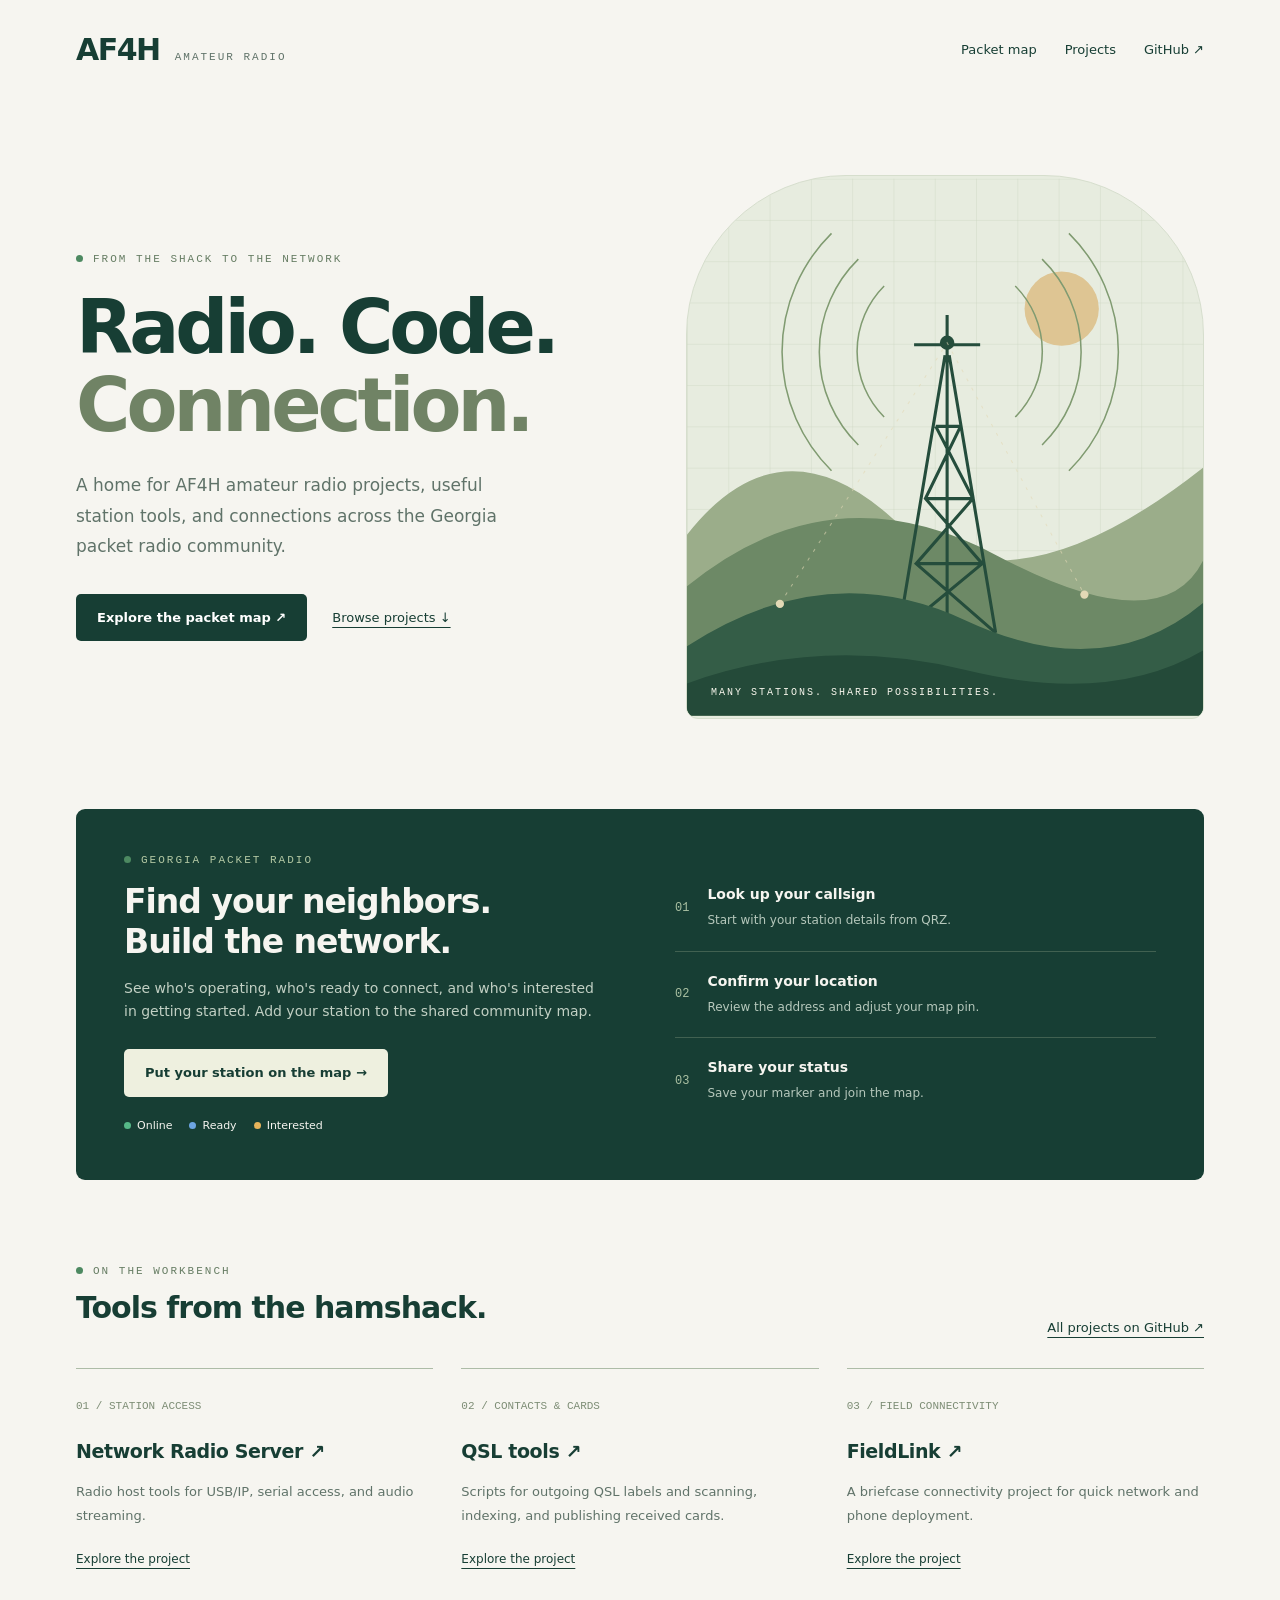
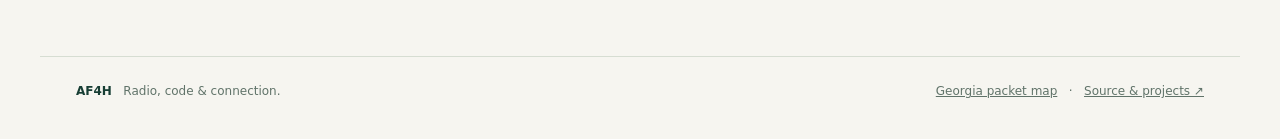
==== af4h.net/index.html @ 072a9c6c "Add af4h.net website source: index.html" ====
<!doctype html>
<html lang="en"><head><meta charset="utf-8"><meta name="viewport" content="width=device-width,initial-scale=1"><meta name="description" content="AF4H amateur radio projects, station tools, and the Georgia packet radio community map."><meta name="theme-color" content="#173e34"><title>AF4H — Radio, code & connection</title><style>
:root{--ink:#173e34;--muted:#607369;--paper:#f6f5f0;--line:#d6ddd2;--gold:#d5aa59}*{box-sizing:border-box}html{scroll-behavior:smooth}body{margin:0;color:var(--ink);background:var(--paper);font:16px/1.65 system-ui,-apple-system,BlinkMacSystemFont,"Segoe UI",sans-serif}a{color:inherit}a:focus-visible{outline:3px solid #c8953b;outline-offset:6px}header,main,footer{max-width:1200px;margin:auto}header{height:100px;display:flex;align-items:center;justify-content:space-between;padding:0 36px}.brand{font-size:30px;letter-spacing:-1.5px;font-weight:800;text-decoration:none}.brand span{font:11px ui-monospace,monospace;letter-spacing:2px;display:inline-block;margin-left:15px;color:var(--muted)}nav{display:flex;gap:28px;font-size:13px}nav a{text-decoration:none}nav a:hover{text-decoration:underline}.hero{display:grid;grid-template-columns:1.1fr 1fr;align-items:center;padding:75px 36px 90px;gap:40px}.eyebrow{font:11px ui-monospace,monospace;letter-spacing:2px;text-transform:uppercase;color:#657c62}.eyebrow::before{content:'';display:inline-block;width:7px;height:7px;border-radius:50%;background:#4d8961;margin-right:10px}h1{font-size:clamp(46px,5.8vw,76px);line-height:1.06;letter-spacing:-4px;font-weight:650;margin:24px 0}h1 em{font-style:normal;color:#708365}.hero p{color:var(--muted);max-width:430px;font-size:17px;line-height:1.8}.actions{display:flex;align-items:center;gap:25px;margin-top:32px}.button{display:inline-block;background:var(--ink);color:white;border-radius:5px;padding:13px 21px;text-decoration:none;font-size:13px;font-weight:600}.textlink{font-size:13px;text-underline-offset:5px}.art{background:#e7ecdf;border:1px solid #d6decd;border-radius:160px 160px 12px 12px;position:relative;overflow:hidden;aspect-ratio:1/1.05}.art svg{display:block;width:100%;height:100%}.art-label{position:absolute;bottom:20px;left:24px;font:10px ui-monospace,monospace;letter-spacing:2px;color:#f7f6ec}.feature{margin:0 36px;background:var(--ink);color:var(--paper);border-radius:9px;padding:45px 48px;display:grid;grid-template-columns:1fr 1fr;gap:70px;align-items:center}.feature .eyebrow{color:#b4c9a4}.feature h2{font-size:33px;line-height:1.2;letter-spacing:-1px;margin:16px 0}.feature p{color:#c2d0c4;font-size:14px}.feature .button{background:#eef0df;color:var(--ink);margin-top:12px}.steps{display:grid;gap:18px}.step{display:flex;gap:18px;align-items:center;border-bottom:1px solid #416151;padding-bottom:18px}.step:last-child{border:0;padding-bottom:0}.step b{font:12px ui-monospace,monospace;color:#abc1a3}.step strong{display:block;font-size:14px}.step small{font-size:12px;color:#b6c8bc}.status{display:flex;gap:17px;font-size:11px;margin-top:20px}.status span::before{content:'';display:inline-block;width:7px;height:7px;border-radius:50%;margin-right:6px;background:#56b988}.status span:nth-child(2)::before{background:#6da5e2}.status span:nth-child(3)::before{background:#e7b45a}.projects{padding:85px 36px}.sectionhead{display:flex;justify-content:space-between;align-items:end;margin-bottom:30px}h2{font-size:30px;letter-spacing:-1px;line-height:1.25;margin:12px 0}.grid{display:grid;grid-template-columns:repeat(3,1fr);gap:28px}.project{border-top:1px solid #adbca7;padding-top:22px;text-decoration:none;display:block}.project .number{font:11px ui-monospace,monospace;color:#7d8d75}.project h3{font-size:19px;letter-spacing:-.4px;margin:18px 0 10px}.project p{font-size:13px;color:var(--muted);line-height:1.8}.project .go{font-size:12px;display:inline-block;margin-top:10px;text-decoration:underline;text-underline-offset:5px}.project:hover h3{color:#71865f}footer{border-top:1px solid var(--line);padding:25px 36px 35px;display:flex;justify-content:space-between;font-size:12px;color:var(--muted)}footer strong{color:var(--ink)}@media(max-width:760px){header{height:80px;padding:0 24px}.brand span{display:none}nav{gap:18px}.hero{grid-template-columns:1fr;padding:35px 24px 45px;gap:35px}h1{letter-spacing:-2px}.art{max-height:320px;aspect-ratio:1.4;border-radius:130px 130px 10px 10px}.feature{margin:0 24px;grid-template-columns:1fr;padding:30px;gap:30px}.projects{padding:55px 24px}.grid{grid-template-columns:1fr;gap:28px}.sectionhead{align-items:start;gap:15px;flex-direction:column}footer{padding:24px;gap:20px;flex-wrap:wrap}.actions{gap:20px}}
</style></head><body><header><a class="brand" href="/">AF4H<span>AMATEUR RADIO</span></a><nav aria-label="Main navigation"><a href="/gapacket/">Packet map</a><a href="#projects">Projects</a><a href="https://github.com/AF4H/AF4H">GitHub ↗</a></nav></header><main><section class="hero"><div><div class="eyebrow">From the shack to the network</div><h1>Radio. Code.<br><em>Connection.</em></h1><p>A home for AF4H amateur radio projects, useful station tools, and connections across the Georgia packet radio community.</p><div class="actions"><a class="button" href="/gapacket/">Explore the packet map ↗</a><a class="textlink" href="#projects">Browse projects ↓</a></div></div><div class="art" role="img" aria-label="Illustration of a radio antenna sending signals over rolling hills"><svg viewBox="0 0 500 520" xmlns="http://www.w3.org/2000/svg"><defs><pattern id="grid" width="40" height="40" patternUnits="userSpaceOnUse"><path d="M40 0H0V40" fill="none" stroke="#c8d3bd" stroke-width=".7"/></pattern></defs><rect width="500" height="520" fill="url(#grid)"/><circle cx="363" cy="126" r="36" fill="#dec593"/><g fill="none" stroke="#809b71" stroke-width="1.5"><path d="M191 104a90 90 0 0 0 0 127M318 104a90 90 0 0 1 0 127"/><path d="M166 78a126 126 0 0 0 0 180M344 78a126 126 0 0 1 0 180"/><path d="M140 53a162 162 0 0 0 0 230M370 53a162 162 0 0 1 0 230"/></g><path d="M0 345Q90 230 200 330T500 280V520H0Z" fill="#9bad8a"/><path d="M0 395Q140 280 300 365T500 370V520H0Z" fill="#6d8966"/><g stroke="#254d3c" fill="none" stroke-width="3"><path d="M252 132V440M250 171L205 440M254 171L299 440M241 240H265M231 310H277M222 373H286M241 240L277 310L222 373L299 440M265 240L231 310L286 373L205 440M220 161H284"/></g><circle cx="252" cy="159" r="7" fill="#254d3c"/><path d="M0 453Q135 365 270 428T500 411V520H0Z" fill="#345d47"/><path d="M0 489Q130 442 270 476T500 457V520H0Z" fill="#244a39"/><g fill="#e3d9b6"><circle cx="90" cy="412" r="4"/><circle cx="385" cy="403" r="4"/></g><path d="M90 412L252 159L385 403" stroke="#e3d9b6" stroke-width="1" stroke-dasharray="3 7" fill="none" opacity=".6"/></svg><div class="art-label">MANY STATIONS. SHARED POSSIBILITIES.</div></div></section><section class="feature" aria-labelledby="packet-title"><div><div class="eyebrow">Georgia packet radio</div><h2 id="packet-title">Find your neighbors.<br>Build the network.</h2><p>See who's operating, who's ready to connect, and who's interested in getting started. Add your station to the shared community map.</p><a class="button" href="/gapacket/">Put your station on the map →</a><div class="status"><span>Online</span><span>Ready</span><span>Interested</span></div></div><div class="steps"><div class="step"><b>01</b><div><strong>Look up your callsign</strong><small>Start with your station details from QRZ.</small></div></div><div class="step"><b>02</b><div><strong>Confirm your location</strong><small>Review the address and adjust your map pin.</small></div></div><div class="step"><b>03</b><div><strong>Share your status</strong><small>Save your marker and join the map.</small></div></div></div></section><section class="projects" id="projects"><div class="sectionhead"><div><div class="eyebrow">On the workbench</div><h2>Tools from the hamshack.</h2></div><a class="textlink" href="https://github.com/AF4H/AF4H">All projects on GitHub ↗</a></div><div class="grid"><a class="project" href="https://github.com/AF4H/AF4H/tree/main/network-radio-server"><span class="number">01 / STATION ACCESS</span><h3>Network Radio Server ↗</h3><p>Radio host tools for USB/IP, serial access, and audio streaming.</p><span class="go">Explore the project</span></a><a class="project" href="https://github.com/AF4H/AF4H/tree/main/QSL"><span class="number">02 / CONTACTS & CARDS</span><h3>QSL tools ↗</h3><p>Scripts for outgoing QSL labels and scanning, indexing, and publishing received cards.</p><span class="go">Explore the project</span></a><a class="project" href="https://github.com/AF4H/AF4H/tree/main/FieldLink"><span class="number">03 / FIELD CONNECTIVITY</span><h3>FieldLink ↗</h3><p>A briefcase connectivity project for quick network and phone deployment.</p><span class="go">Explore the project</span></a></div></section></main><footer><div><strong>AF4H</strong> &nbsp; Radio, code & connection.</div><div><a href="/gapacket/">Georgia packet map</a> &nbsp; · &nbsp; <a href="https://github.com/AF4H/AF4H">Source & projects ↗</a></div></footer></body></html>
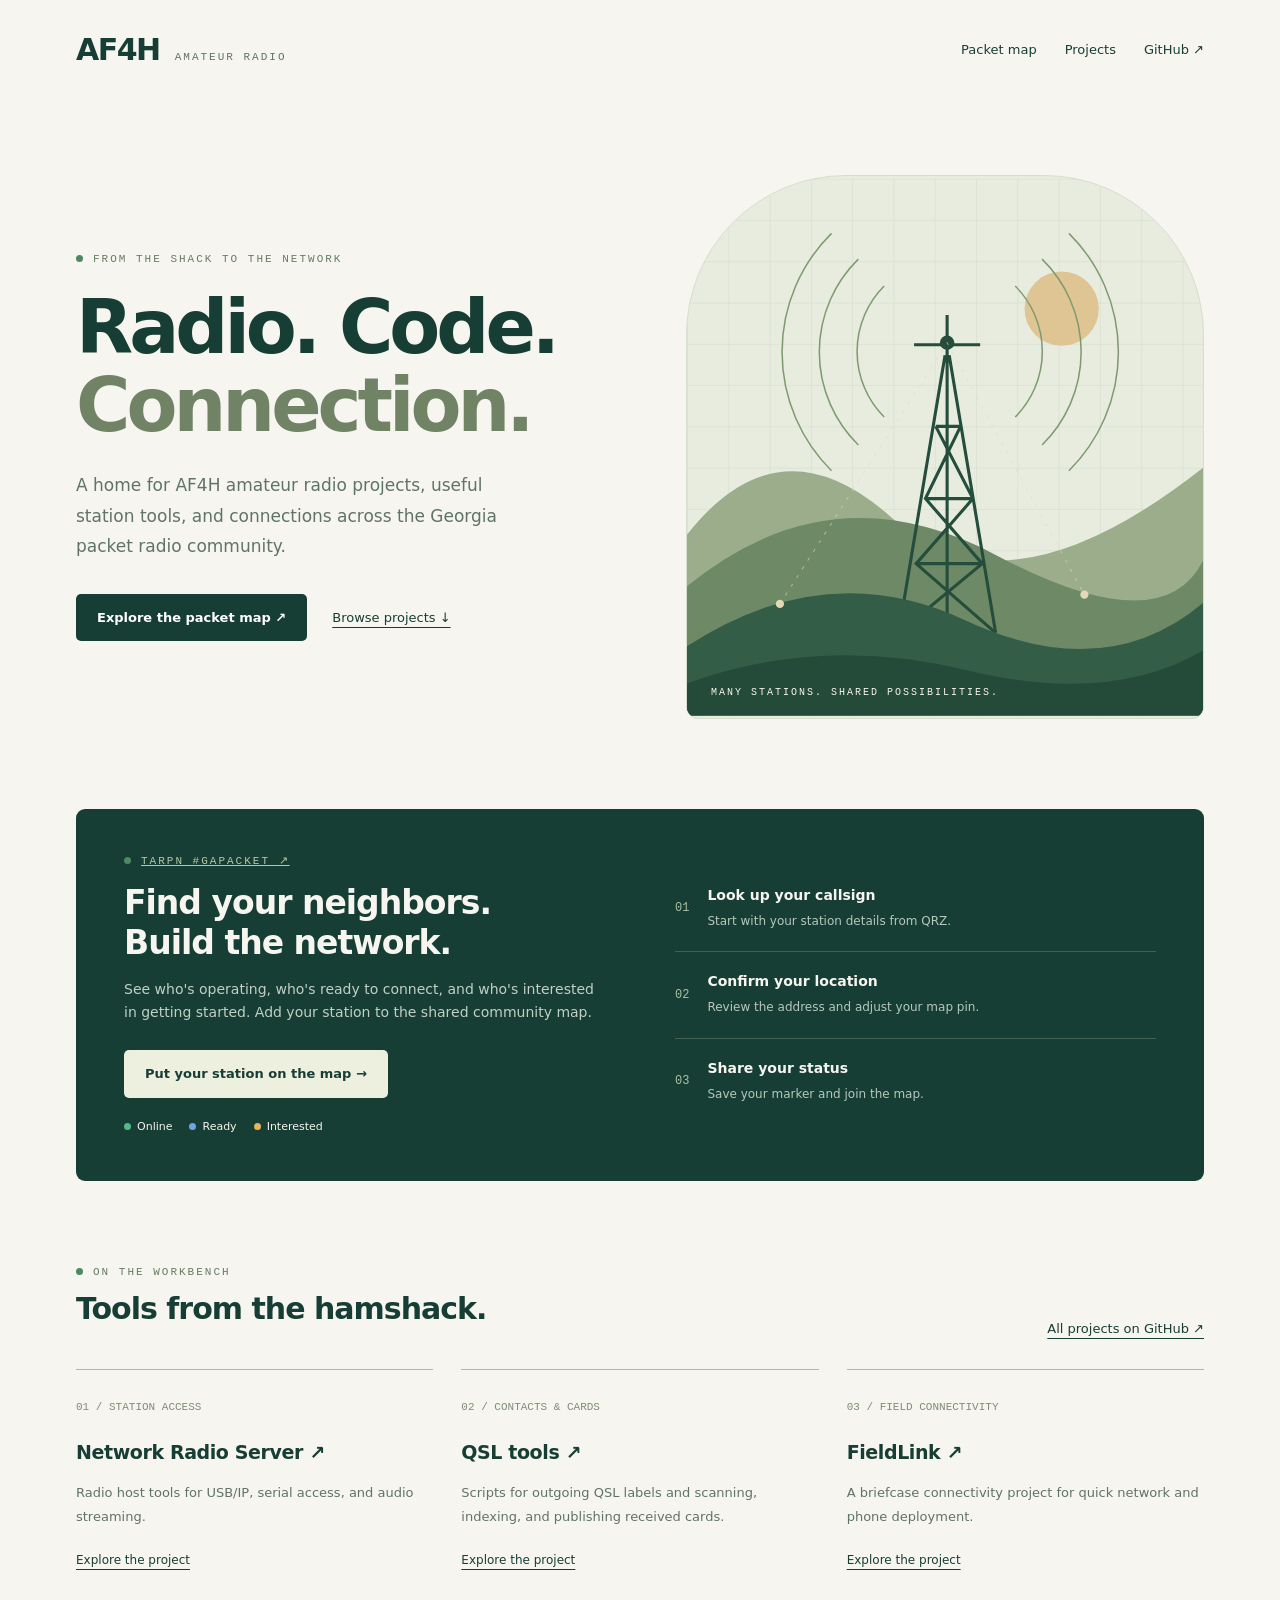
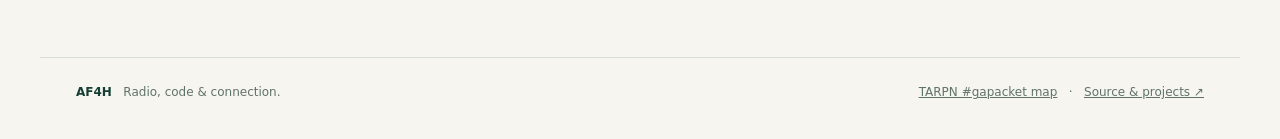
==== commit ee46a33c: "Identify the Georgia network as TARPN #gapacket and link to TARPN" ====
--- a/af4h.net/index.html
+++ b/af4h.net/index.html
@@ -1,4 +1,4 @@
 <!doctype html>
 <html lang="en"><head><meta charset="utf-8"><meta name="viewport" content="width=device-width,initial-scale=1"><meta name="description" content="AF4H amateur radio projects, station tools, and the Georgia packet radio community map."><meta name="theme-color" content="#173e34"><title>AF4H — Radio, code & connection</title><style>
 :root{--ink:#173e34;--muted:#607369;--paper:#f6f5f0;--line:#d6ddd2;--gold:#d5aa59}*{box-sizing:border-box}html{scroll-behavior:smooth}body{margin:0;color:var(--ink);background:var(--paper);font:16px/1.65 system-ui,-apple-system,BlinkMacSystemFont,"Segoe UI",sans-serif}a{color:inherit}a:focus-visible{outline:3px solid #c8953b;outline-offset:6px}header,main,footer{max-width:1200px;margin:auto}header{height:100px;display:flex;align-items:center;justify-content:space-between;padding:0 36px}.brand{font-size:30px;letter-spacing:-1.5px;font-weight:800;text-decoration:none}.brand span{font:11px ui-monospace,monospace;letter-spacing:2px;display:inline-block;margin-left:15px;color:var(--muted)}nav{display:flex;gap:28px;font-size:13px}nav a{text-decoration:none}nav a:hover{text-decoration:underline}.hero{display:grid;grid-template-columns:1.1fr 1fr;align-items:center;padding:75px 36px 90px;gap:40px}.eyebrow{font:11px ui-monospace,monospace;letter-spacing:2px;text-transform:uppercase;color:#657c62}.eyebrow::before{content:'';display:inline-block;width:7px;height:7px;border-radius:50%;background:#4d8961;margin-right:10px}h1{font-size:clamp(46px,5.8vw,76px);line-height:1.06;letter-spacing:-4px;font-weight:650;margin:24px 0}h1 em{font-style:normal;color:#708365}.hero p{color:var(--muted);max-width:430px;font-size:17px;line-height:1.8}.actions{display:flex;align-items:center;gap:25px;margin-top:32px}.button{display:inline-block;background:var(--ink);color:white;border-radius:5px;padding:13px 21px;text-decoration:none;font-size:13px;font-weight:600}.textlink{font-size:13px;text-underline-offset:5px}.art{background:#e7ecdf;border:1px solid #d6decd;border-radius:160px 160px 12px 12px;position:relative;overflow:hidden;aspect-ratio:1/1.05}.art svg{display:block;width:100%;height:100%}.art-label{position:absolute;bottom:20px;left:24px;font:10px ui-monospace,monospace;letter-spacing:2px;color:#f7f6ec}.feature{margin:0 36px;background:var(--ink);color:var(--paper);border-radius:9px;padding:45px 48px;display:grid;grid-template-columns:1fr 1fr;gap:70px;align-items:center}.feature .eyebrow{color:#b4c9a4}.feature h2{font-size:33px;line-height:1.2;letter-spacing:-1px;margin:16px 0}.feature p{color:#c2d0c4;font-size:14px}.feature .button{background:#eef0df;color:var(--ink);margin-top:12px}.steps{display:grid;gap:18px}.step{display:flex;gap:18px;align-items:center;border-bottom:1px solid #416151;padding-bottom:18px}.step:last-child{border:0;padding-bottom:0}.step b{font:12px ui-monospace,monospace;color:#abc1a3}.step strong{display:block;font-size:14px}.step small{font-size:12px;color:#b6c8bc}.status{display:flex;gap:17px;font-size:11px;margin-top:20px}.status span::before{content:'';display:inline-block;width:7px;height:7px;border-radius:50%;margin-right:6px;background:#56b988}.status span:nth-child(2)::before{background:#6da5e2}.status span:nth-child(3)::before{background:#e7b45a}.projects{padding:85px 36px}.sectionhead{display:flex;justify-content:space-between;align-items:end;margin-bottom:30px}h2{font-size:30px;letter-spacing:-1px;line-height:1.25;margin:12px 0}.grid{display:grid;grid-template-columns:repeat(3,1fr);gap:28px}.project{border-top:1px solid #adbca7;padding-top:22px;text-decoration:none;display:block}.project .number{font:11px ui-monospace,monospace;color:#7d8d75}.project h3{font-size:19px;letter-spacing:-.4px;margin:18px 0 10px}.project p{font-size:13px;color:var(--muted);line-height:1.8}.project .go{font-size:12px;display:inline-block;margin-top:10px;text-decoration:underline;text-underline-offset:5px}.project:hover h3{color:#71865f}footer{border-top:1px solid var(--line);padding:25px 36px 35px;display:flex;justify-content:space-between;font-size:12px;color:var(--muted)}footer strong{color:var(--ink)}@media(max-width:760px){header{height:80px;padding:0 24px}.brand span{display:none}nav{gap:18px}.hero{grid-template-columns:1fr;padding:35px 24px 45px;gap:35px}h1{letter-spacing:-2px}.art{max-height:320px;aspect-ratio:1.4;border-radius:130px 130px 10px 10px}.feature{margin:0 24px;grid-template-columns:1fr;padding:30px;gap:30px}.projects{padding:55px 24px}.grid{grid-template-columns:1fr;gap:28px}.sectionhead{align-items:start;gap:15px;flex-direction:column}footer{padding:24px;gap:20px;flex-wrap:wrap}.actions{gap:20px}}
-</style></head><body><header><a class="brand" href="/">AF4H<span>AMATEUR RADIO</span></a><nav aria-label="Main navigation"><a href="/gapacket/">Packet map</a><a href="#projects">Projects</a><a href="https://github.com/AF4H/AF4H">GitHub ↗</a></nav></header><main><section class="hero"><div><div class="eyebrow">From the shack to the network</div><h1>Radio. Code.<br><em>Connection.</em></h1><p>A home for AF4H amateur radio projects, useful station tools, and connections across the Georgia packet radio community.</p><div class="actions"><a class="button" href="/gapacket/">Explore the packet map ↗</a><a class="textlink" href="#projects">Browse projects ↓</a></div></div><div class="art" role="img" aria-label="Illustration of a radio antenna sending signals over rolling hills"><svg viewBox="0 0 500 520" xmlns="http://www.w3.org/2000/svg"><defs><pattern id="grid" width="40" height="40" patternUnits="userSpaceOnUse"><path d="M40 0H0V40" fill="none" stroke="#c8d3bd" stroke-width=".7"/></pattern></defs><rect width="500" height="520" fill="url(#grid)"/><circle cx="363" cy="126" r="36" fill="#dec593"/><g fill="none" stroke="#809b71" stroke-width="1.5"><path d="M191 104a90 90 0 0 0 0 127M318 104a90 90 0 0 1 0 127"/><path d="M166 78a126 126 0 0 0 0 180M344 78a126 126 0 0 1 0 180"/><path d="M140 53a162 162 0 0 0 0 230M370 53a162 162 0 0 1 0 230"/></g><path d="M0 345Q90 230 200 330T500 280V520H0Z" fill="#9bad8a"/><path d="M0 395Q140 280 300 365T500 370V520H0Z" fill="#6d8966"/><g stroke="#254d3c" fill="none" stroke-width="3"><path d="M252 132V440M250 171L205 440M254 171L299 440M241 240H265M231 310H277M222 373H286M241 240L277 310L222 373L299 440M265 240L231 310L286 373L205 440M220 161H284"/></g><circle cx="252" cy="159" r="7" fill="#254d3c"/><path d="M0 453Q135 365 270 428T500 411V520H0Z" fill="#345d47"/><path d="M0 489Q130 442 270 476T500 457V520H0Z" fill="#244a39"/><g fill="#e3d9b6"><circle cx="90" cy="412" r="4"/><circle cx="385" cy="403" r="4"/></g><path d="M90 412L252 159L385 403" stroke="#e3d9b6" stroke-width="1" stroke-dasharray="3 7" fill="none" opacity=".6"/></svg><div class="art-label">MANY STATIONS. SHARED POSSIBILITIES.</div></div></section><section class="feature" aria-labelledby="packet-title"><div><div class="eyebrow">Georgia packet radio</div><h2 id="packet-title">Find your neighbors.<br>Build the network.</h2><p>See who's operating, who's ready to connect, and who's interested in getting started. Add your station to the shared community map.</p><a class="button" href="/gapacket/">Put your station on the map →</a><div class="status"><span>Online</span><span>Ready</span><span>Interested</span></div></div><div class="steps"><div class="step"><b>01</b><div><strong>Look up your callsign</strong><small>Start with your station details from QRZ.</small></div></div><div class="step"><b>02</b><div><strong>Confirm your location</strong><small>Review the address and adjust your map pin.</small></div></div><div class="step"><b>03</b><div><strong>Share your status</strong><small>Save your marker and join the map.</small></div></div></div></section><section class="projects" id="projects"><div class="sectionhead"><div><div class="eyebrow">On the workbench</div><h2>Tools from the hamshack.</h2></div><a class="textlink" href="https://github.com/AF4H/AF4H">All projects on GitHub ↗</a></div><div class="grid"><a class="project" href="https://github.com/AF4H/AF4H/tree/main/network-radio-server"><span class="number">01 / STATION ACCESS</span><h3>Network Radio Server ↗</h3><p>Radio host tools for USB/IP, serial access, and audio streaming.</p><span class="go">Explore the project</span></a><a class="project" href="https://github.com/AF4H/AF4H/tree/main/QSL"><span class="number">02 / CONTACTS & CARDS</span><h3>QSL tools ↗</h3><p>Scripts for outgoing QSL labels and scanning, indexing, and publishing received cards.</p><span class="go">Explore the project</span></a><a class="project" href="https://github.com/AF4H/AF4H/tree/main/FieldLink"><span class="number">03 / FIELD CONNECTIVITY</span><h3>FieldLink ↗</h3><p>A briefcase connectivity project for quick network and phone deployment.</p><span class="go">Explore the project</span></a></div></section></main><footer><div><strong>AF4H</strong> &nbsp; Radio, code & connection.</div><div><a href="/gapacket/">Georgia packet map</a> &nbsp; · &nbsp; <a href="https://github.com/AF4H/AF4H">Source & projects ↗</a></div></footer></body></html>
+</style></head><body><header><a class="brand" href="/">AF4H<span>AMATEUR RADIO</span></a><nav aria-label="Main navigation"><a href="/gapacket/">Packet map</a><a href="#projects">Projects</a><a href="https://github.com/AF4H/AF4H">GitHub ↗</a></nav></header><main><section class="hero"><div><div class="eyebrow">From the shack to the network</div><h1>Radio. Code.<br><em>Connection.</em></h1><p>A home for AF4H amateur radio projects, useful station tools, and connections across the Georgia packet radio community.</p><div class="actions"><a class="button" href="/gapacket/">Explore the packet map ↗</a><a class="textlink" href="#projects">Browse projects ↓</a></div></div><div class="art" role="img" aria-label="Illustration of a radio antenna sending signals over rolling hills"><svg viewBox="0 0 500 520" xmlns="http://www.w3.org/2000/svg"><defs><pattern id="grid" width="40" height="40" patternUnits="userSpaceOnUse"><path d="M40 0H0V40" fill="none" stroke="#c8d3bd" stroke-width=".7"/></pattern></defs><rect width="500" height="520" fill="url(#grid)"/><circle cx="363" cy="126" r="36" fill="#dec593"/><g fill="none" stroke="#809b71" stroke-width="1.5"><path d="M191 104a90 90 0 0 0 0 127M318 104a90 90 0 0 1 0 127"/><path d="M166 78a126 126 0 0 0 0 180M344 78a126 126 0 0 1 0 180"/><path d="M140 53a162 162 0 0 0 0 230M370 53a162 162 0 0 1 0 230"/></g><path d="M0 345Q90 230 200 330T500 280V520H0Z" fill="#9bad8a"/><path d="M0 395Q140 280 300 365T500 370V520H0Z" fill="#6d8966"/><g stroke="#254d3c" fill="none" stroke-width="3"><path d="M252 132V440M250 171L205 440M254 171L299 440M241 240H265M231 310H277M222 373H286M241 240L277 310L222 373L299 440M265 240L231 310L286 373L205 440M220 161H284"/></g><circle cx="252" cy="159" r="7" fill="#254d3c"/><path d="M0 453Q135 365 270 428T500 411V520H0Z" fill="#345d47"/><path d="M0 489Q130 442 270 476T500 457V520H0Z" fill="#244a39"/><g fill="#e3d9b6"><circle cx="90" cy="412" r="4"/><circle cx="385" cy="403" r="4"/></g><path d="M90 412L252 159L385 403" stroke="#e3d9b6" stroke-width="1" stroke-dasharray="3 7" fill="none" opacity=".6"/></svg><div class="art-label">MANY STATIONS. SHARED POSSIBILITIES.</div></div></section><section class="feature" aria-labelledby="packet-title"><div><div class="eyebrow"><a href="https://tarpn.net/gapacket">TARPN #gapacket ↗</a></div><h2 id="packet-title">Find your neighbors.<br>Build the network.</h2><p>See who's operating, who's ready to connect, and who's interested in getting started. Add your station to the shared community map.</p><a class="button" href="/gapacket/">Put your station on the map →</a><div class="status"><span>Online</span><span>Ready</span><span>Interested</span></div></div><div class="steps"><div class="step"><b>01</b><div><strong>Look up your callsign</strong><small>Start with your station details from QRZ.</small></div></div><div class="step"><b>02</b><div><strong>Confirm your location</strong><small>Review the address and adjust your map pin.</small></div></div><div class="step"><b>03</b><div><strong>Share your status</strong><small>Save your marker and join the map.</small></div></div></div></section><section class="projects" id="projects"><div class="sectionhead"><div><div class="eyebrow">On the workbench</div><h2>Tools from the hamshack.</h2></div><a class="textlink" href="https://github.com/AF4H/AF4H">All projects on GitHub ↗</a></div><div class="grid"><a class="project" href="https://github.com/AF4H/AF4H/tree/main/network-radio-server"><span class="number">01 / STATION ACCESS</span><h3>Network Radio Server ↗</h3><p>Radio host tools for USB/IP, serial access, and audio streaming.</p><span class="go">Explore the project</span></a><a class="project" href="https://github.com/AF4H/AF4H/tree/main/QSL"><span class="number">02 / CONTACTS & CARDS</span><h3>QSL tools ↗</h3><p>Scripts for outgoing QSL labels and scanning, indexing, and publishing received cards.</p><span class="go">Explore the project</span></a><a class="project" href="https://github.com/AF4H/AF4H/tree/main/FieldLink"><span class="number">03 / FIELD CONNECTIVITY</span><h3>FieldLink ↗</h3><p>A briefcase connectivity project for quick network and phone deployment.</p><span class="go">Explore the project</span></a></div></section></main><footer><div><strong>AF4H</strong> &nbsp; Radio, code & connection.</div><div><a href="/gapacket/">TARPN #gapacket map</a> &nbsp; · &nbsp; <a href="https://github.com/AF4H/AF4H">Source & projects ↗</a></div></footer></body></html>
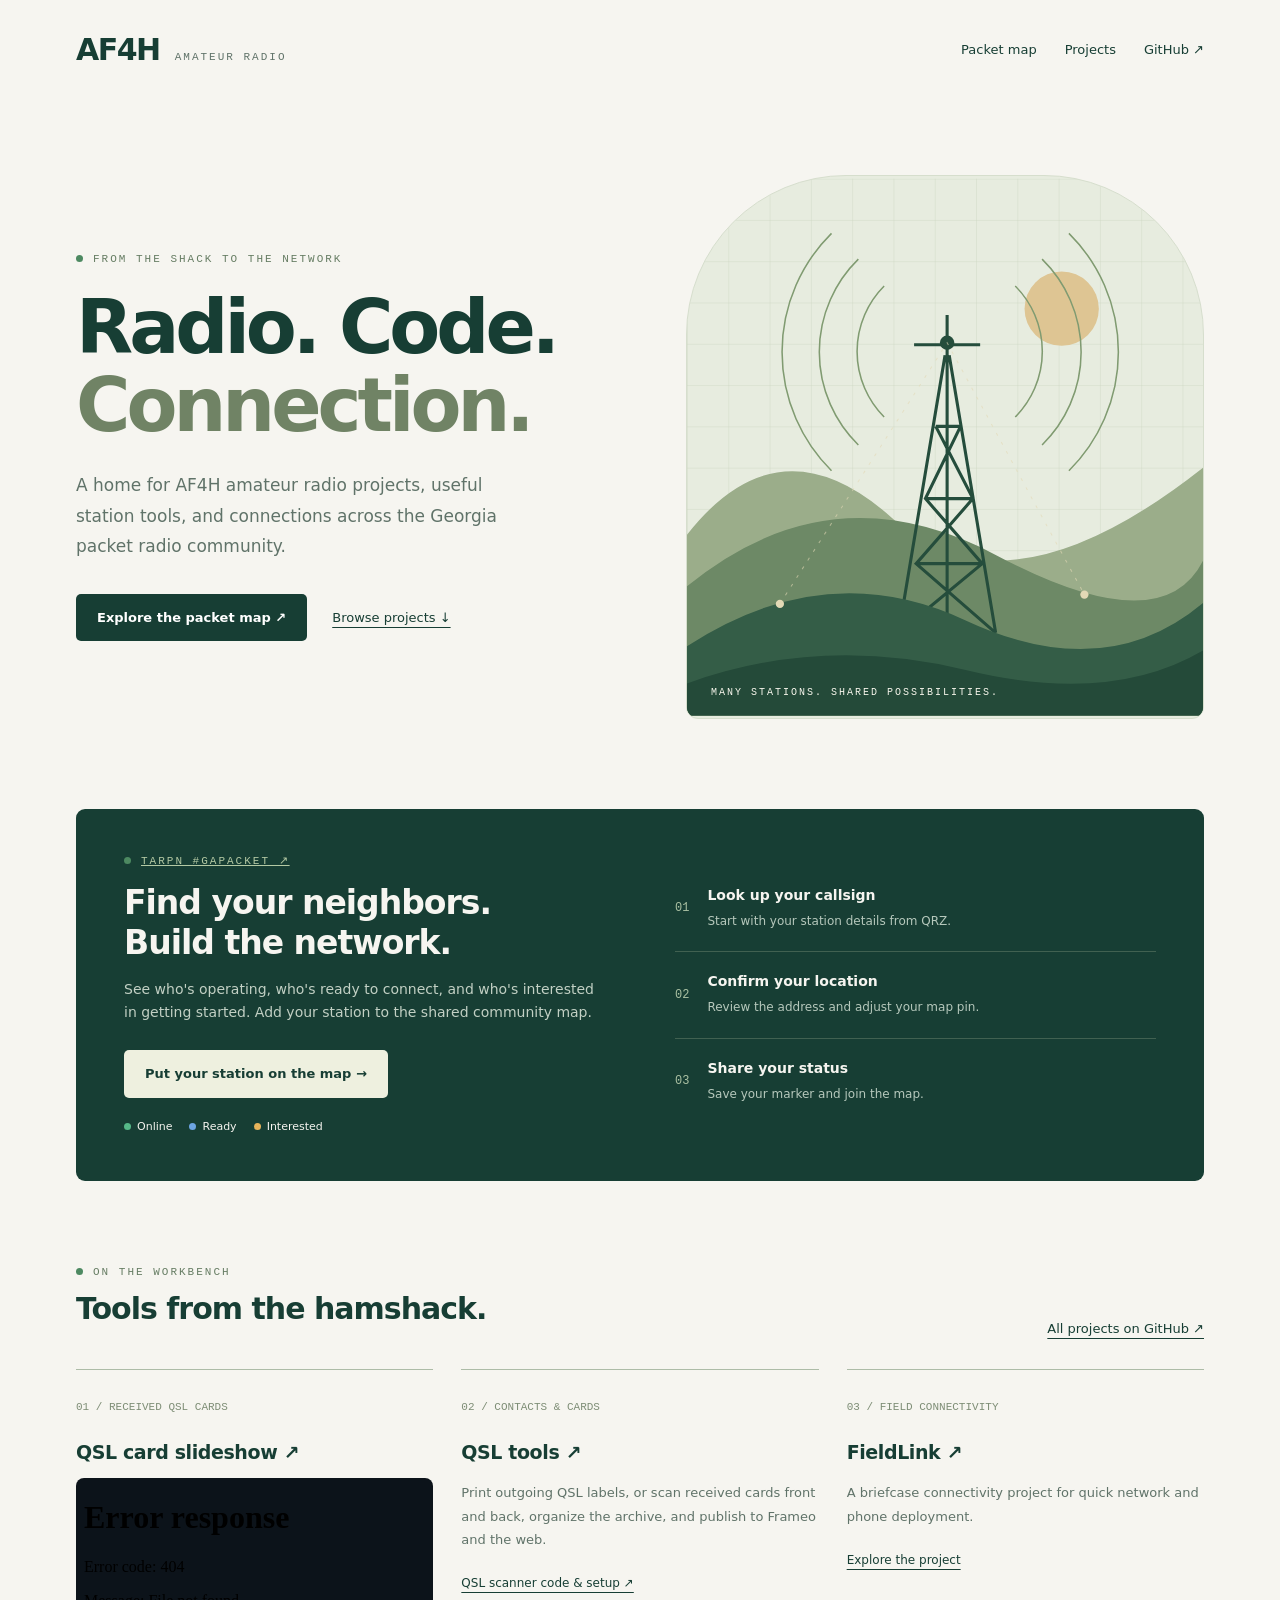
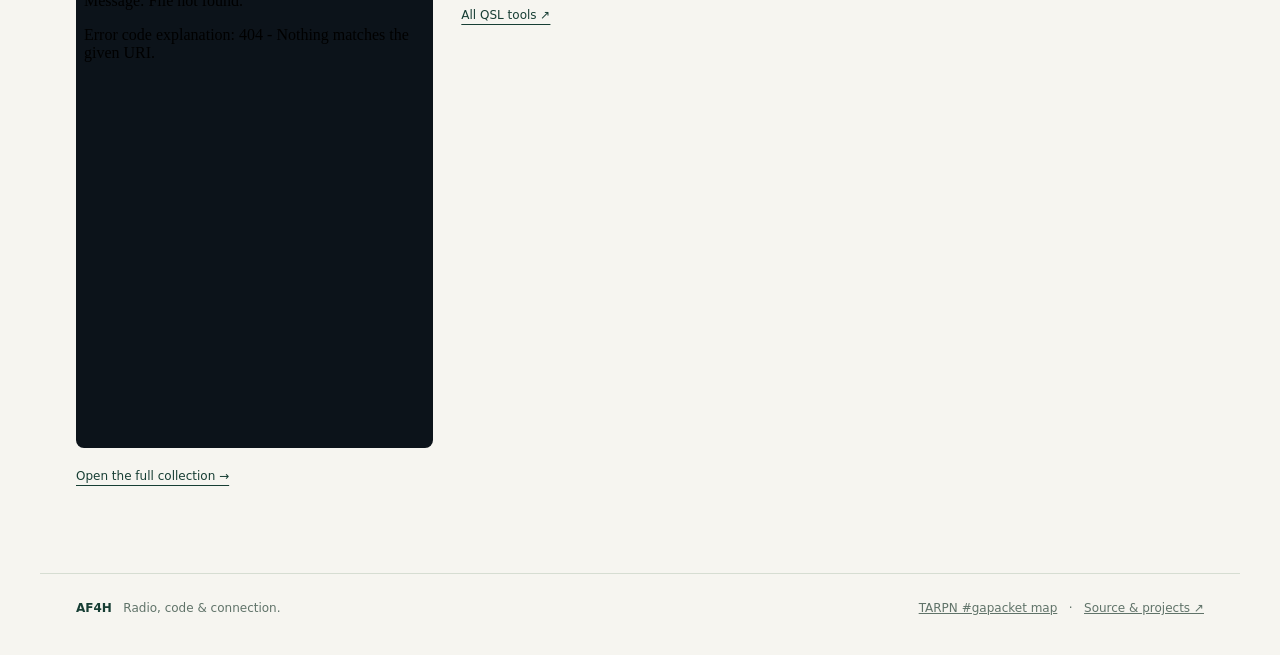
==== commit ac7fbc89: "Feature QSL slideshow on homepage, remember interval, and publish scanner tools" ====
--- a/af4h.net/index.html
+++ b/af4h.net/index.html
@@ -1,4 +1,4 @@
 <!doctype html>
 <html lang="en"><head><meta charset="utf-8"><meta name="viewport" content="width=device-width,initial-scale=1"><meta name="description" content="AF4H amateur radio projects, station tools, and the Georgia packet radio community map."><meta name="theme-color" content="#173e34"><title>AF4H — Radio, code & connection</title><style>
 :root{--ink:#173e34;--muted:#607369;--paper:#f6f5f0;--line:#d6ddd2;--gold:#d5aa59}*{box-sizing:border-box}html{scroll-behavior:smooth}body{margin:0;color:var(--ink);background:var(--paper);font:16px/1.65 system-ui,-apple-system,BlinkMacSystemFont,"Segoe UI",sans-serif}a{color:inherit}a:focus-visible{outline:3px solid #c8953b;outline-offset:6px}header,main,footer{max-width:1200px;margin:auto}header{height:100px;display:flex;align-items:center;justify-content:space-between;padding:0 36px}.brand{font-size:30px;letter-spacing:-1.5px;font-weight:800;text-decoration:none}.brand span{font:11px ui-monospace,monospace;letter-spacing:2px;display:inline-block;margin-left:15px;color:var(--muted)}nav{display:flex;gap:28px;font-size:13px}nav a{text-decoration:none}nav a:hover{text-decoration:underline}.hero{display:grid;grid-template-columns:1.1fr 1fr;align-items:center;padding:75px 36px 90px;gap:40px}.eyebrow{font:11px ui-monospace,monospace;letter-spacing:2px;text-transform:uppercase;color:#657c62}.eyebrow::before{content:'';display:inline-block;width:7px;height:7px;border-radius:50%;background:#4d8961;margin-right:10px}h1{font-size:clamp(46px,5.8vw,76px);line-height:1.06;letter-spacing:-4px;font-weight:650;margin:24px 0}h1 em{font-style:normal;color:#708365}.hero p{color:var(--muted);max-width:430px;font-size:17px;line-height:1.8}.actions{display:flex;align-items:center;gap:25px;margin-top:32px}.button{display:inline-block;background:var(--ink);color:white;border-radius:5px;padding:13px 21px;text-decoration:none;font-size:13px;font-weight:600}.textlink{font-size:13px;text-underline-offset:5px}.art{background:#e7ecdf;border:1px solid #d6decd;border-radius:160px 160px 12px 12px;position:relative;overflow:hidden;aspect-ratio:1/1.05}.art svg{display:block;width:100%;height:100%}.art-label{position:absolute;bottom:20px;left:24px;font:10px ui-monospace,monospace;letter-spacing:2px;color:#f7f6ec}.feature{margin:0 36px;background:var(--ink);color:var(--paper);border-radius:9px;padding:45px 48px;display:grid;grid-template-columns:1fr 1fr;gap:70px;align-items:center}.feature .eyebrow{color:#b4c9a4}.feature h2{font-size:33px;line-height:1.2;letter-spacing:-1px;margin:16px 0}.feature p{color:#c2d0c4;font-size:14px}.feature .button{background:#eef0df;color:var(--ink);margin-top:12px}.steps{display:grid;gap:18px}.step{display:flex;gap:18px;align-items:center;border-bottom:1px solid #416151;padding-bottom:18px}.step:last-child{border:0;padding-bottom:0}.step b{font:12px ui-monospace,monospace;color:#abc1a3}.step strong{display:block;font-size:14px}.step small{font-size:12px;color:#b6c8bc}.status{display:flex;gap:17px;font-size:11px;margin-top:20px}.status span::before{content:'';display:inline-block;width:7px;height:7px;border-radius:50%;margin-right:6px;background:#56b988}.status span:nth-child(2)::before{background:#6da5e2}.status span:nth-child(3)::before{background:#e7b45a}.projects{padding:85px 36px}.sectionhead{display:flex;justify-content:space-between;align-items:end;margin-bottom:30px}h2{font-size:30px;letter-spacing:-1px;line-height:1.25;margin:12px 0}.grid{display:grid;grid-template-columns:repeat(3,1fr);gap:28px}.project{border-top:1px solid #adbca7;padding-top:22px;text-decoration:none;display:block}.project .number{font:11px ui-monospace,monospace;color:#7d8d75}.project h3{font-size:19px;letter-spacing:-.4px;margin:18px 0 10px}.project p{font-size:13px;color:var(--muted);line-height:1.8}.project .go{font-size:12px;display:inline-block;margin-top:10px;text-decoration:underline;text-underline-offset:5px}.project:hover h3{color:#71865f}footer{border-top:1px solid var(--line);padding:25px 36px 35px;display:flex;justify-content:space-between;font-size:12px;color:var(--muted)}footer strong{color:var(--ink)}@media(max-width:760px){header{height:80px;padding:0 24px}.brand span{display:none}nav{gap:18px}.hero{grid-template-columns:1fr;padding:35px 24px 45px;gap:35px}h1{letter-spacing:-2px}.art{max-height:320px;aspect-ratio:1.4;border-radius:130px 130px 10px 10px}.feature{margin:0 24px;grid-template-columns:1fr;padding:30px;gap:30px}.projects{padding:55px 24px}.grid{grid-template-columns:1fr;gap:28px}.sectionhead{align-items:start;gap:15px;flex-direction:column}footer{padding:24px;gap:20px;flex-wrap:wrap}.actions{gap:20px}}
-</style></head><body><header><a class="brand" href="/">AF4H<span>AMATEUR RADIO</span></a><nav aria-label="Main navigation"><a href="/gapacket/">Packet map</a><a href="#projects">Projects</a><a href="https://github.com/AF4H/AF4H">GitHub ↗</a></nav></header><main><section class="hero"><div><div class="eyebrow">From the shack to the network</div><h1>Radio. Code.<br><em>Connection.</em></h1><p>A home for AF4H amateur radio projects, useful station tools, and connections across the Georgia packet radio community.</p><div class="actions"><a class="button" href="/gapacket/">Explore the packet map ↗</a><a class="textlink" href="#projects">Browse projects ↓</a></div></div><div class="art" role="img" aria-label="Illustration of a radio antenna sending signals over rolling hills"><svg viewBox="0 0 500 520" xmlns="http://www.w3.org/2000/svg"><defs><pattern id="grid" width="40" height="40" patternUnits="userSpaceOnUse"><path d="M40 0H0V40" fill="none" stroke="#c8d3bd" stroke-width=".7"/></pattern></defs><rect width="500" height="520" fill="url(#grid)"/><circle cx="363" cy="126" r="36" fill="#dec593"/><g fill="none" stroke="#809b71" stroke-width="1.5"><path d="M191 104a90 90 0 0 0 0 127M318 104a90 90 0 0 1 0 127"/><path d="M166 78a126 126 0 0 0 0 180M344 78a126 126 0 0 1 0 180"/><path d="M140 53a162 162 0 0 0 0 230M370 53a162 162 0 0 1 0 230"/></g><path d="M0 345Q90 230 200 330T500 280V520H0Z" fill="#9bad8a"/><path d="M0 395Q140 280 300 365T500 370V520H0Z" fill="#6d8966"/><g stroke="#254d3c" fill="none" stroke-width="3"><path d="M252 132V440M250 171L205 440M254 171L299 440M241 240H265M231 310H277M222 373H286M241 240L277 310L222 373L299 440M265 240L231 310L286 373L205 440M220 161H284"/></g><circle cx="252" cy="159" r="7" fill="#254d3c"/><path d="M0 453Q135 365 270 428T500 411V520H0Z" fill="#345d47"/><path d="M0 489Q130 442 270 476T500 457V520H0Z" fill="#244a39"/><g fill="#e3d9b6"><circle cx="90" cy="412" r="4"/><circle cx="385" cy="403" r="4"/></g><path d="M90 412L252 159L385 403" stroke="#e3d9b6" stroke-width="1" stroke-dasharray="3 7" fill="none" opacity=".6"/></svg><div class="art-label">MANY STATIONS. SHARED POSSIBILITIES.</div></div></section><section class="feature" aria-labelledby="packet-title"><div><div class="eyebrow"><a href="https://tarpn.net/gapacket">TARPN #gapacket ↗</a></div><h2 id="packet-title">Find your neighbors.<br>Build the network.</h2><p>See who's operating, who's ready to connect, and who's interested in getting started. Add your station to the shared community map.</p><a class="button" href="/gapacket/">Put your station on the map →</a><div class="status"><span>Online</span><span>Ready</span><span>Interested</span></div></div><div class="steps"><div class="step"><b>01</b><div><strong>Look up your callsign</strong><small>Start with your station details from QRZ.</small></div></div><div class="step"><b>02</b><div><strong>Confirm your location</strong><small>Review the address and adjust your map pin.</small></div></div><div class="step"><b>03</b><div><strong>Share your status</strong><small>Save your marker and join the map.</small></div></div></div></section><section class="projects" id="projects"><div class="sectionhead"><div><div class="eyebrow">On the workbench</div><h2>Tools from the hamshack.</h2></div><a class="textlink" href="https://github.com/AF4H/AF4H">All projects on GitHub ↗</a></div><div class="grid"><a class="project" href="https://github.com/AF4H/AF4H/tree/main/network-radio-server"><span class="number">01 / STATION ACCESS</span><h3>Network Radio Server ↗</h3><p>Radio host tools for USB/IP, serial access, and audio streaming.</p><span class="go">Explore the project</span></a><a class="project" href="https://github.com/AF4H/AF4H/tree/main/QSL"><span class="number">02 / CONTACTS & CARDS</span><h3>QSL tools ↗</h3><p>Scripts for outgoing QSL labels and scanning, indexing, and publishing received cards.</p><span class="go">Explore the project</span></a><a class="project" href="https://github.com/AF4H/AF4H/tree/main/FieldLink"><span class="number">03 / FIELD CONNECTIVITY</span><h3>FieldLink ↗</h3><p>A briefcase connectivity project for quick network and phone deployment.</p><span class="go">Explore the project</span></a></div></section></main><footer><div><strong>AF4H</strong> &nbsp; Radio, code & connection.</div><div><a href="/gapacket/">TARPN #gapacket map</a> &nbsp; · &nbsp; <a href="https://github.com/AF4H/AF4H">Source & projects ↗</a></div></footer></body></html>
+.qsl-preview{width:100%;height:570px;border:0;border-radius:8px;background:#0c131a}.project h3 a{text-decoration:none}</style></head><body><header><a class="brand" href="/">AF4H<span>AMATEUR RADIO</span></a><nav aria-label="Main navigation"><a href="/gapacket/">Packet map</a><a href="#projects">Projects</a><a href="https://github.com/AF4H/AF4H">GitHub ↗</a></nav></header><main><section class="hero"><div><div class="eyebrow">From the shack to the network</div><h1>Radio. Code.<br><em>Connection.</em></h1><p>A home for AF4H amateur radio projects, useful station tools, and connections across the Georgia packet radio community.</p><div class="actions"><a class="button" href="/gapacket/">Explore the packet map ↗</a><a class="textlink" href="#projects">Browse projects ↓</a></div></div><div class="art" role="img" aria-label="Illustration of a radio antenna sending signals over rolling hills"><svg viewBox="0 0 500 520" xmlns="http://www.w3.org/2000/svg"><defs><pattern id="grid" width="40" height="40" patternUnits="userSpaceOnUse"><path d="M40 0H0V40" fill="none" stroke="#c8d3bd" stroke-width=".7"/></pattern></defs><rect width="500" height="520" fill="url(#grid)"/><circle cx="363" cy="126" r="36" fill="#dec593"/><g fill="none" stroke="#809b71" stroke-width="1.5"><path d="M191 104a90 90 0 0 0 0 127M318 104a90 90 0 0 1 0 127"/><path d="M166 78a126 126 0 0 0 0 180M344 78a126 126 0 0 1 0 180"/><path d="M140 53a162 162 0 0 0 0 230M370 53a162 162 0 0 1 0 230"/></g><path d="M0 345Q90 230 200 330T500 280V520H0Z" fill="#9bad8a"/><path d="M0 395Q140 280 300 365T500 370V520H0Z" fill="#6d8966"/><g stroke="#254d3c" fill="none" stroke-width="3"><path d="M252 132V440M250 171L205 440M254 171L299 440M241 240H265M231 310H277M222 373H286M241 240L277 310L222 373L299 440M265 240L231 310L286 373L205 440M220 161H284"/></g><circle cx="252" cy="159" r="7" fill="#254d3c"/><path d="M0 453Q135 365 270 428T500 411V520H0Z" fill="#345d47"/><path d="M0 489Q130 442 270 476T500 457V520H0Z" fill="#244a39"/><g fill="#e3d9b6"><circle cx="90" cy="412" r="4"/><circle cx="385" cy="403" r="4"/></g><path d="M90 412L252 159L385 403" stroke="#e3d9b6" stroke-width="1" stroke-dasharray="3 7" fill="none" opacity=".6"/></svg><div class="art-label">MANY STATIONS. SHARED POSSIBILITIES.</div></div></section><section class="feature" aria-labelledby="packet-title"><div><div class="eyebrow"><a href="https://tarpn.net/gapacket">TARPN #gapacket ↗</a></div><h2 id="packet-title">Find your neighbors.<br>Build the network.</h2><p>See who's operating, who's ready to connect, and who's interested in getting started. Add your station to the shared community map.</p><a class="button" href="/gapacket/">Put your station on the map →</a><div class="status"><span>Online</span><span>Ready</span><span>Interested</span></div></div><div class="steps"><div class="step"><b>01</b><div><strong>Look up your callsign</strong><small>Start with your station details from QRZ.</small></div></div><div class="step"><b>02</b><div><strong>Confirm your location</strong><small>Review the address and adjust your map pin.</small></div></div><div class="step"><b>03</b><div><strong>Share your status</strong><small>Save your marker and join the map.</small></div></div></div></section><section class="projects" id="projects"><div class="sectionhead"><div><div class="eyebrow">On the workbench</div><h2>Tools from the hamshack.</h2></div><a class="textlink" href="https://github.com/AF4H/AF4H">All projects on GitHub ↗</a></div><div class="grid"><article class="project"><span class="number">01 / RECEIVED QSL CARDS</span><h3><a href="/qslcards/">QSL card slideshow ↗</a></h3><iframe class="qsl-preview" src="/qslcards/index.html?embed=1" title="Random slideshow of AF4H QSL cards, front and back" loading="lazy" allow="fullscreen"></iframe><a class="go" href="/qslcards/">Open the full collection →</a></article><article class="project"><span class="number">02 / CONTACTS &amp; CARDS</span><h3><a href="https://github.com/AF4H/AF4H/tree/main/QSL">QSL tools ↗</a></h3><p>Print outgoing QSL labels, or scan received cards front and back, organize the archive, and publish to Frameo and the web.</p><a class="go" href="https://github.com/AF4H/AF4H/tree/main/QSL/scanner">QSL scanner code &amp; setup ↗</a><br><a class="go" href="https://github.com/AF4H/AF4H/tree/main/QSL">All QSL tools ↗</a></article><a class="project" href="https://github.com/AF4H/AF4H/tree/main/FieldLink"><span class="number">03 / FIELD CONNECTIVITY</span><h3>FieldLink ↗</h3><p>A briefcase connectivity project for quick network and phone deployment.</p><span class="go">Explore the project</span></a></div></section></main><footer><div><strong>AF4H</strong> &nbsp; Radio, code & connection.</div><div><a href="/gapacket/">TARPN #gapacket map</a> &nbsp; · &nbsp; <a href="https://github.com/AF4H/AF4H">Source & projects ↗</a></div></footer></body></html>
